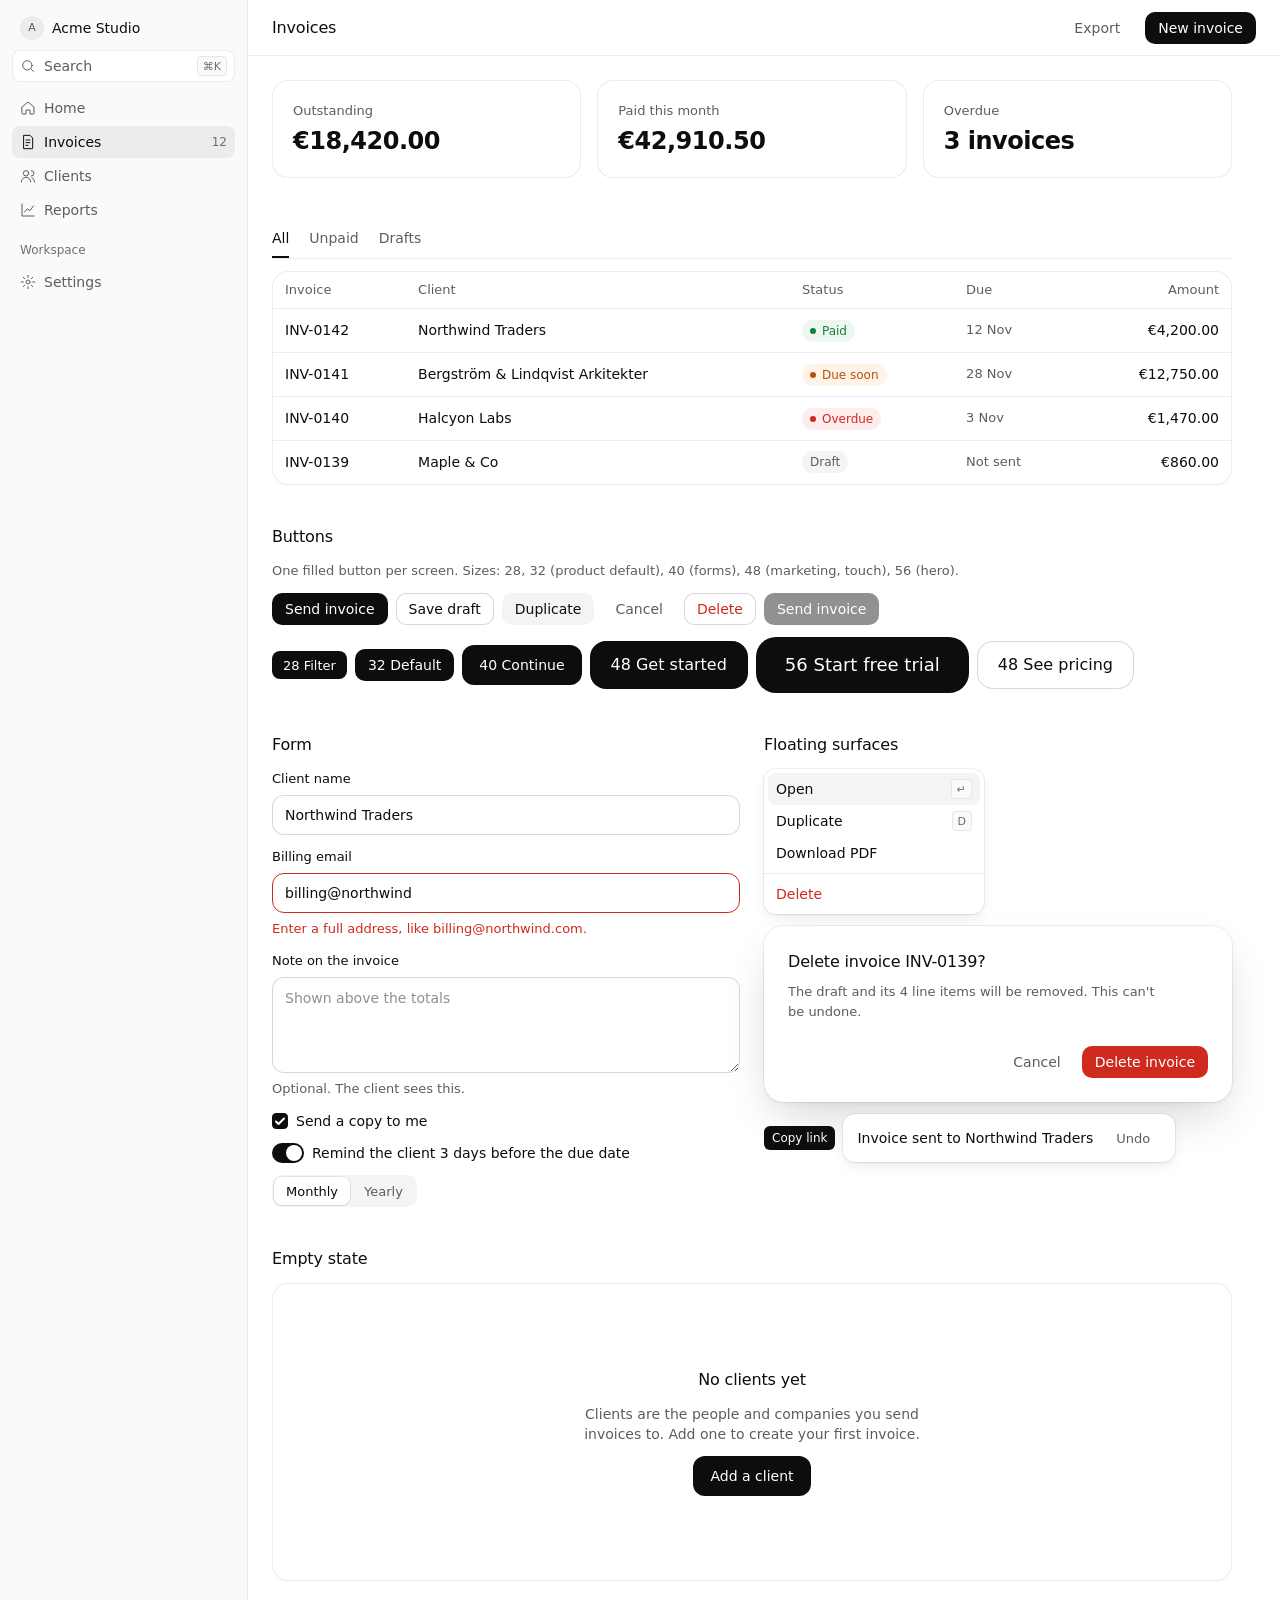
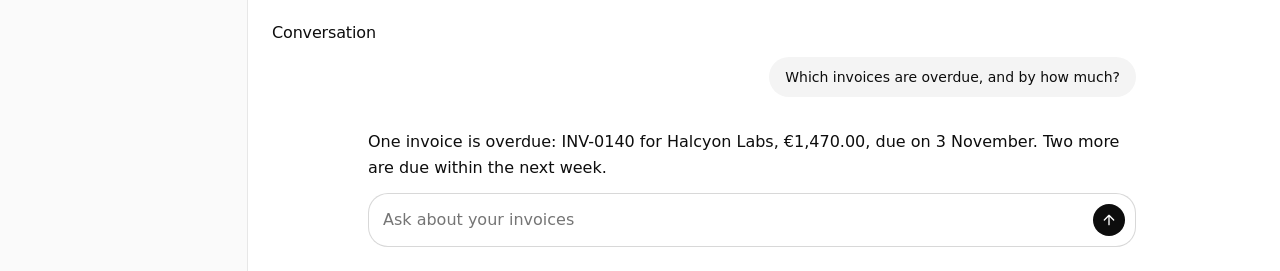
==== skills/clear-ui/assets/components.html @ 0aed01f6 "Add clear-ui skill: UX-first design with a black-and-white UI system Two-part workflow (wireframe di" ====
<!doctype html>
<html lang="en">
<head>
<meta charset="utf-8">
<meta name="viewport" content="width=device-width, initial-scale=1">
<title>clear-ui component reference</title>
<!-- Visual reference for Part 2 (UI). Open in a browser next to tokens.css.
     Add data-theme="dark" on <html> to see the dark theme. -->
<link rel="preconnect" href="https://rsms.me/">
<link rel="stylesheet" href="https://rsms.me/inter/inter.css">
<link rel="stylesheet" href="tokens.css">
<style>
  /* Page-only layout helpers; not part of the system. */
  .stack { display: grid; gap: var(--space-10); max-width: 960px; }
  .group { display: grid; gap: var(--space-3); }
  .inline { display: flex; flex-wrap: wrap; align-items: center; gap: var(--space-2); }
  .grid-3 { display: grid; grid-template-columns: repeat(3, minmax(0, 1fr)); gap: var(--space-4); }
  .grid-2 { display: grid; grid-template-columns: repeat(2, minmax(0, 1fr)); gap: var(--space-6); align-items: start; }
  .card.flush { padding: 0; overflow-x: auto; } /* a wide table scrolls inside its own card on phones */
  @media (max-width: 800px) { .shell { grid-template-columns: 1fr; } .sidebar { display: none; } .grid-3, .grid-2 { grid-template-columns: 1fr; } }
</style>
</head>
<body>
<div class="shell">

  <nav class="sidebar" aria-label="Main">
    <div class="nav-item" style="color:var(--text); font-weight:500"><span class="avatar">A</span> Acme Studio</div>
    <div class="nav-item" style="margin:4px 0 8px; background:var(--bg); box-shadow:inset 0 0 0 1px var(--border)">
      <svg viewBox="0 0 24 24" fill="none" stroke="currentColor" stroke-width="1.5" stroke-linecap="round"><circle cx="11" cy="11" r="7"/><path d="m20 20-3.5-3.5"/></svg>
      Search <span class="kbd" style="margin-left:auto">⌘K</span>
    </div>
    <a class="nav-item" href="#"><svg viewBox="0 0 24 24" fill="none" stroke="currentColor" stroke-width="1.5" stroke-linecap="round" stroke-linejoin="round"><path d="M3 10.5 12 3l9 7.5V20a1 1 0 0 1-1 1h-5v-6H9v6H4a1 1 0 0 1-1-1z"/></svg> Home</a>
    <a class="nav-item" href="#" aria-current="page"><svg viewBox="0 0 24 24" fill="none" stroke="currentColor" stroke-width="1.5" stroke-linecap="round" stroke-linejoin="round"><path d="M6 2h9l4 4v16H6z"/><path d="M9 9h6M9 13h6M9 17h3"/></svg> Invoices <span class="count">12</span></a>
    <a class="nav-item" href="#"><svg viewBox="0 0 24 24" fill="none" stroke="currentColor" stroke-width="1.5" stroke-linecap="round" stroke-linejoin="round"><circle cx="9" cy="8" r="4"/><path d="M2 21a7 7 0 0 1 14 0M17 4a4 4 0 0 1 0 8M22 21a7 7 0 0 0-4-6.3"/></svg> Clients</a>
    <a class="nav-item" href="#"><svg viewBox="0 0 24 24" fill="none" stroke="currentColor" stroke-width="1.5" stroke-linecap="round" stroke-linejoin="round"><path d="M3 3v18h18"/><path d="m7 15 4-5 4 3 5-7"/></svg> Reports</a>
    <div class="nav-label">Workspace</div>
    <a class="nav-item" href="#"><svg viewBox="0 0 24 24" fill="none" stroke="currentColor" stroke-width="1.5" stroke-linecap="round" stroke-linejoin="round"><circle cx="12" cy="12" r="3"/><path d="M12 2v3M12 19v3M2 12h3M19 12h3M4.9 4.9 7 7M17 17l2.1 2.1M4.9 19.1 7 17M17 7l2.1-2.1"/></svg> Settings</a>
  </nav>

  <main>
    <header class="topbar">
      <h1>Invoices</h1>
      <button class="btn btn-ghost">Export</button>
      <button class="btn">New invoice</button>
    </header>

    <div class="content">
      <div class="stack">

        <section class="group" aria-label="Summary">
          <div class="grid-3">
            <div class="card"><div class="stat-label">Outstanding</div><div class="stat-value">€18,420.00</div></div>
            <div class="card"><div class="stat-label">Paid this month</div><div class="stat-value">€42,910.50</div></div>
            <div class="card"><div class="stat-label">Overdue</div><div class="stat-value">3 invoices</div></div>
          </div>
        </section>

        <section class="group" aria-label="Invoice list">
          <div class="tabs" role="tablist">
            <button class="tab" role="tab" aria-selected="true">All</button>
            <button class="tab" role="tab" aria-selected="false">Unpaid</button>
            <button class="tab" role="tab" aria-selected="false">Drafts</button>
          </div>
          <div class="card flush">
            <table class="table">
              <thead><tr><th>Invoice</th><th>Client</th><th>Status</th><th>Due</th><th class="num">Amount</th></tr></thead>
              <tbody>
                <tr><td>INV-0142</td><td>Northwind Traders</td><td><span class="badge badge-dot badge-success">Paid</span></td><td class="t-small">12 Nov</td><td class="num">€4,200.00</td></tr>
                <tr><td>INV-0141</td><td>Bergström &amp; Lindqvist Arkitekter</td><td><span class="badge badge-dot badge-warning">Due soon</span></td><td class="t-small">28 Nov</td><td class="num">€12,750.00</td></tr>
                <tr><td>INV-0140</td><td>Halcyon Labs</td><td><span class="badge badge-dot badge-danger">Overdue</span></td><td class="t-small">3 Nov</td><td class="num">€1,470.00</td></tr>
                <tr><td>INV-0139</td><td>Maple &amp; Co</td><td><span class="badge">Draft</span></td><td class="t-small">Not sent</td><td class="num">€860.00</td></tr>
              </tbody>
            </table>
          </div>
        </section>

        <section class="group">
          <h2 class="t-heading">Buttons</h2>
          <p class="t-small">One filled button per screen. Sizes: 28, 32 (product default), 40 (forms), 48 (marketing, touch), 56 (hero).</p>
          <div class="inline">
            <button class="btn">Send invoice</button>
            <button class="btn btn-secondary">Save draft</button>
            <button class="btn btn-soft">Duplicate</button>
            <button class="btn btn-ghost">Cancel</button>
            <button class="btn btn-danger">Delete</button>
            <button class="btn" disabled>Send invoice</button>
          </div>
          <div class="inline">
            <button class="btn btn-xs">28 Filter</button>
            <button class="btn">32 Default</button>
            <button class="btn btn-md">40 Continue</button>
            <button class="btn btn-lg">48 Get started</button>
            <button class="btn btn-xl">56 Start free trial</button>
            <button class="btn btn-secondary btn-lg">48 See pricing</button>
          </div>
        </section>

        <section class="grid-2">
          <div class="group">
            <h2 class="t-heading">Form</h2>
            <div class="field">
              <label class="label" for="client">Client name</label>
              <input class="input" id="client" value="Northwind Traders">
            </div>
            <div class="field">
              <label class="label" for="email">Billing email</label>
              <input class="input" id="email" aria-invalid="true" value="billing@northwind" aria-describedby="email-err">
              <span class="hint error" id="email-err">Enter a full address, like billing@northwind.com.</span>
            </div>
            <div class="field">
              <label class="label" for="note">Note on the invoice</label>
              <textarea class="textarea" id="note" placeholder="Shown above the totals"></textarea>
              <span class="hint">Optional. The client sees this.</span>
            </div>
            <label class="inline"><input type="checkbox" class="checkbox" checked> Send a copy to me</label>
            <label class="inline"><input type="checkbox" class="switch" checked> Remind the client 3 days before the due date</label>
            <div class="inline">
              <div class="segmented"><button aria-pressed="true">Monthly</button><button aria-pressed="false">Yearly</button></div>
            </div>
          </div>

          <div class="group">
            <h2 class="t-heading">Floating surfaces</h2>
            <div class="menu" style="width:220px">
              <div class="menu-item" data-active>Open <span class="kbd">↵</span></div>
              <div class="menu-item">Duplicate <span class="kbd">D</span></div>
              <div class="menu-item">Download PDF</div>
              <div class="menu-sep"></div>
              <div class="menu-item" style="color:var(--danger)">Delete</div>
            </div>
            <div class="dialog" style="width:100%">
              <h3 class="t-heading">Delete invoice INV-0139?</h3>
              <p class="t-small" style="margin-top:8px">The draft and its 4 line items will be removed. This can't be undone.</p>
              <div class="dialog-actions">
                <button class="btn btn-ghost">Cancel</button>
                <button class="btn btn-danger-solid">Delete invoice</button>
              </div>
            </div>
            <div class="inline">
              <span class="tooltip">Copy link</span>
              <div class="toast">Invoice sent to Northwind Traders <button class="btn btn-ghost btn-xs">Undo</button></div>
            </div>
          </div>
        </section>

        <section class="group">
          <h2 class="t-heading">Empty state</h2>
          <div class="card">
            <div class="empty">
              <h3 class="t-heading">No clients yet</h3>
              <p>Clients are the people and companies you send invoices to. Add one to create your first invoice.</p>
              <button class="btn btn-md">Add a client</button>
            </div>
          </div>
        </section>

        <section class="group">
          <h2 class="t-heading">Conversation</h2>
          <div class="thread">
            <div class="msg-user">Which invoices are overdue, and by how much?</div>
            <div class="msg-assistant">One invoice is overdue: INV-0140 for Halcyon Labs, €1,470.00, due on 3 November. Two more are due within the next week.</div>
          </div>
          <div class="composer">
            <textarea rows="1" placeholder="Ask about your invoices"></textarea>
            <button class="btn btn-icon" aria-label="Send">
              <svg viewBox="0 0 24 24" fill="none" stroke="currentColor" stroke-width="2" stroke-linecap="round" stroke-linejoin="round"><path d="M12 19V5M5 12l7-7 7 7"/></svg>
            </button>
          </div>
        </section>

      </div>
    </div>
  </main>
</div>
</body>
</html>
---- skills/clear-ui/assets/tokens.css ----
/*
  clear-ui tokens and base components.
  Copy the :root blocks into any project; the component classes below are a reference
  implementation (plain CSS) to copy or to translate into the project's own component system.
  Dark mode: follows the OS, and can be forced with data-theme="dark" / "light" on <html>.
*/

:root {
  color-scheme: light;

  /* Surfaces */
  --bg: #ffffff;            /* page */
  --bg-subtle: #fafafa;     /* sidebar, alternate section */
  --bg-soft: #f4f4f4;       /* hover, selected row, soft button, user chat bubble */
  --bg-soft-hover: #ececec;
  --bg-raised: #ffffff;     /* menus, dialogs, inputs */

  /* Ink and text. #0d0d0d instead of #000: pure black vibrates on white. */
  --ink: #0d0d0d;
  --ink-hover: #303030;     /* primary button hover goes lighter */
  --ink-active: #414141;
  --on-ink: #ffffff;
  --text: #0d0d0d;
  --text-2: #5d5d5d;        /* secondary: descriptions, column headers (6.6:1) */
  --text-3: #6e6e6e;        /* tertiary: meta, timestamps (5.1:1 on white, 4.6:1 on --bg-soft) */
  --text-placeholder: #8f8f8f; /* placeholders and disabled only */

  /* Borders are ink at low opacity, so they sit correctly on any surface. */
  --border: rgba(13, 13, 13, 0.08);        /* dividers, cards */
  --border-strong: rgba(13, 13, 13, 0.16); /* inputs, outlined buttons */
  --ring: rgba(13, 13, 13, 0.12);          /* soft halo behind a focused input */
  --focus: #0d0d0d;                        /* keyboard focus outline */

  /* Status: the only hues in the system. Text colours pass 4.5:1 on white. */
  --success: #15803d;  --success-soft: #edf7f0;
  --warning: #b45309;  --warning-soft: #fdf4e7;
  --danger:  #cf2a1e;  --danger-soft:  #fdeeed;  --on-danger: #ffffff;
  --info:    #2563eb;  --info-soft:    #edf2fe;

  /* Shadows: floating surfaces only. A 1px ring plus a tight drop. */
  --shadow-float: 0 0 0 1px rgba(13, 13, 13, 0.06), 0 1px 2px rgba(13, 13, 13, 0.04), 0 6px 16px -4px rgba(13, 13, 13, 0.10);
  --shadow-dialog: 0 0 0 1px rgba(13, 13, 13, 0.06), 0 2px 4px rgba(13, 13, 13, 0.04), 0 20px 48px -12px rgba(13, 13, 13, 0.20);

  /* Type */
  --font-sans: "Inter", ui-sans-serif, system-ui, -apple-system, "Segoe UI", Roboto, sans-serif;
  --font-mono: ui-monospace, "SF Mono", "JetBrains Mono", Menlo, Consolas, monospace;
  --text-xs: 12px;   --lh-xs: 16px;
  --text-sm: 13px;   --lh-sm: 20px;
  --text-base: 14px; --lh-base: 20px;
  --text-md: 16px;   --lh-md: 24px;
  --text-lg: 20px;   --lh-lg: 28px;
  --text-xl: 24px;   --lh-xl: 32px;
  --text-2xl: 32px;  --lh-2xl: 40px;
  --text-3xl: 40px;  --lh-3xl: 48px;   /* marketing only from here up */
  --text-4xl: 56px;  --lh-4xl: 60px;
  --weight-regular: 400;
  --weight-medium: 500;
  --weight-semibold: 600;
  --tracking-tight: -0.01em;    /* 16 to 20px */
  --tracking-tighter: -0.02em;  /* 24px and up */

  /* Spacing: 4px grid */
  --space-1: 4px;  --space-2: 8px;   --space-3: 12px;  --space-4: 16px;
  --space-5: 20px; --space-6: 24px;  --space-8: 32px;  --space-10: 40px;
  --space-12: 48px; --space-16: 64px; --space-20: 80px; --space-28: 112px;

  /* Radius grows with the size of the thing. Controls: about a third of their height. */
  --radius-xs: 4px;   /* checkbox */
  --radius-sm: 6px;   /* row highlight, menu item, tooltip */
  --radius-md: 8px;   /* 28px controls, tags with corners */
  --radius-lg: 10px;  /* 32px controls */
  --radius-xl: 12px;  /* 40px controls, menus, popovers */
  --radius-2xl: 16px; /* 48px controls, cards */
  --radius-3xl: 20px; /* 56px controls, dialogs, composer */
  --radius-4xl: 24px; /* large panels, marketing cards */
  --radius-full: 999px; /* badges, avatars, switches. Not buttons. */

  /* Motion */
  --ease: cubic-bezier(0.4, 0, 0.2, 1);
  --dur-fast: 100ms;
  --dur: 150ms;
  --dur-slow: 200ms;
}

/* Dark: surfaces get lighter as they rise; shadows barely show, so rings do the separating. */
@media (prefers-color-scheme: dark) {
  :root:not([data-theme="light"]) {
    color-scheme: dark;
    --bg: #111111; --bg-subtle: #161616; --bg-soft: #1f1f1f; --bg-soft-hover: #292929; --bg-raised: #1c1c1c;
    --ink: #f2f2f2; --ink-hover: #d9d9d9; --ink-active: #c4c4c4; --on-ink: #0d0d0d;
    --text: #f2f2f2; --text-2: #a3a3a3; --text-3: #8a8a8a; --text-placeholder: #6b6b6b;
    --border: rgba(255, 255, 255, 0.09); --border-strong: rgba(255, 255, 255, 0.18);
    --ring: rgba(255, 255, 255, 0.16); --focus: #f2f2f2;
    --success: #4ade80; --success-soft: rgba(74, 222, 128, 0.12);
    --warning: #fbbf24; --warning-soft: rgba(251, 191, 36, 0.12);
    --danger: #f87171;  --danger-soft: rgba(248, 113, 113, 0.12); --on-danger: #0d0d0d;
    --info: #7aa7ff;    --info-soft: rgba(122, 167, 255, 0.12);
    --shadow-float: 0 0 0 1px rgba(255, 255, 255, 0.09), 0 8px 20px -4px rgba(0, 0, 0, 0.5);
    --shadow-dialog: 0 0 0 1px rgba(255, 255, 255, 0.09), 0 24px 56px -12px rgba(0, 0, 0, 0.65);
  }
}
:root[data-theme="dark"] {
  color-scheme: dark;
  --bg: #111111; --bg-subtle: #161616; --bg-soft: #1f1f1f; --bg-soft-hover: #292929; --bg-raised: #1c1c1c;
  --ink: #f2f2f2; --ink-hover: #d9d9d9; --ink-active: #c4c4c4; --on-ink: #0d0d0d;
  --text: #f2f2f2; --text-2: #a3a3a3; --text-3: #8a8a8a; --text-placeholder: #6b6b6b;
  --border: rgba(255, 255, 255, 0.09); --border-strong: rgba(255, 255, 255, 0.18);
  --ring: rgba(255, 255, 255, 0.16); --focus: #f2f2f2;
  --success: #4ade80; --success-soft: rgba(74, 222, 128, 0.12);
  --warning: #fbbf24; --warning-soft: rgba(251, 191, 36, 0.12);
  --danger: #f87171;  --danger-soft: rgba(248, 113, 113, 0.12); --on-danger: #0d0d0d;
  --info: #7aa7ff;    --info-soft: rgba(122, 167, 255, 0.12);
  --shadow-float: 0 0 0 1px rgba(255, 255, 255, 0.09), 0 8px 20px -4px rgba(0, 0, 0, 0.5);
  --shadow-dialog: 0 0 0 1px rgba(255, 255, 255, 0.09), 0 24px 56px -12px rgba(0, 0, 0, 0.65);
}

/* ---------- Base ---------- */

*, *::before, *::after { box-sizing: border-box; }
body {
  margin: 0;
  background: var(--bg);
  color: var(--text);
  font: var(--weight-regular) var(--text-base)/var(--lh-base) var(--font-sans);
  -webkit-font-smoothing: antialiased;
  text-rendering: optimizeLegibility;
}
h1, h2, h3, h4 { margin: 0; font-weight: var(--weight-medium); text-wrap: balance; }
p { margin: 0; text-wrap: pretty; }
a { color: inherit; text-decoration: underline; text-decoration-color: var(--border-strong); text-underline-offset: 3px; }
a:hover { text-decoration-color: currentColor; }
:focus-visible { outline: 2px solid var(--focus); outline-offset: 2px; }
.num { font-variant-numeric: tabular-nums; }

.t-title   { font-size: var(--text-xl);  line-height: var(--lh-xl);  font-weight: var(--weight-semibold); letter-spacing: var(--tracking-tighter); }
.t-heading { font-size: var(--text-md);  line-height: var(--lh-md);  font-weight: var(--weight-medium);   letter-spacing: var(--tracking-tight); }
.t-body    { font-size: var(--text-base); line-height: var(--lh-base); }
.t-small   { font-size: var(--text-sm);  line-height: var(--lh-sm);  color: var(--text-2); }
.t-meta    { font-size: var(--text-xs);  line-height: var(--lh-xs);  color: var(--text-3); }

/* ---------- Button ----------
   Fixed height, no vertical padding, a 1px border on every variant (transparent unless outlined)
   so variants never differ in size. Radius is about a third of the height: rounded, not a pill. */

.btn {
  --h: 32px; --px: 12px; --r: var(--radius-lg);
  display: inline-flex; align-items: center; justify-content: center; gap: 8px;
  height: var(--h); padding: 0 var(--px);
  border: 1px solid transparent; border-radius: var(--r);
  background: var(--ink); color: var(--on-ink);
  font: var(--weight-medium) var(--text-base)/1 var(--font-sans);
  white-space: nowrap; cursor: pointer; user-select: none; text-decoration: none;
  /* Hover appears at once and fades out: instant response, calm release. */
  transition: background-color var(--dur) var(--ease), border-color var(--dur) var(--ease), transform var(--dur-fast) var(--ease);
}
.btn:hover { background: var(--ink-hover); transition-duration: 0s, 0s, var(--dur-fast); }
.btn:active { background: var(--ink-active); transform: scale(0.98); }
.btn[disabled], .btn[aria-disabled="true"] { opacity: 0.45; cursor: not-allowed; transform: none; }
.btn svg { width: 16px; height: 16px; flex: none; }

.btn-xs { --h: 28px; --px: 10px; --r: var(--radius-md); gap: 4px; font-size: var(--text-sm); }
.btn-md { --h: 40px; --px: 16px; --r: var(--radius-xl); }
.btn-lg { --h: 48px; --px: 20px; --r: var(--radius-2xl); font-size: var(--text-md); }
.btn-xl { --h: 56px; --px: 28px; --r: var(--radius-3xl); gap: 12px; font-size: 18px; }
.btn-icon { width: var(--h); padding: 0; }
.btn-block { display: flex; width: 100%; }

.btn-secondary { background: var(--bg-raised); color: var(--text); border-color: var(--border-strong); }
.btn-secondary:hover { background: var(--bg-soft); }
.btn-secondary:active { background: var(--bg-soft-hover); }
.btn-soft { background: var(--bg-soft); color: var(--text); }
.btn-soft:hover { background: var(--bg-soft-hover); }
.btn-soft:active { background: var(--bg-soft-hover); }
.btn-ghost { background: transparent; color: var(--text-2); }
.btn-ghost:hover { background: var(--bg-soft); color: var(--text); }
.btn-ghost:active { background: var(--bg-soft-hover); }
.btn-danger { background: var(--bg-raised); color: var(--danger); border-color: var(--border-strong); }
.btn-danger:hover { background: var(--danger-soft); }
.btn-danger:active { background: var(--danger-soft); }
.btn-danger-solid { background: var(--danger); color: var(--on-danger); } /* only as the confirm button of a destructive dialog */
.btn-danger-solid:hover, .btn-danger-solid:active { background: var(--danger); filter: brightness(0.92); }

/* ---------- Field ---------- */

.field { display: grid; gap: 6px; }
.label { font-size: var(--text-sm); line-height: var(--lh-sm); font-weight: var(--weight-medium); }
.hint { font-size: var(--text-sm); line-height: var(--lh-sm); color: var(--text-2); }
.hint.error { color: var(--danger); }
.input, .select, .textarea {
  width: 100%; height: 40px; padding: 0 12px;
  border: 1px solid var(--border-strong); border-radius: var(--radius-xl);
  background: var(--bg-raised); color: var(--text);
  font: var(--weight-regular) var(--text-base)/var(--lh-base) var(--font-sans);
  transition: border-color var(--dur) var(--ease), box-shadow var(--dur) var(--ease);
}
.textarea { height: auto; min-height: 96px; padding: 10px 12px; resize: vertical; }
.input-sm { height: 32px; border-radius: var(--radius-lg); }
.input-lg { height: 48px; padding: 0 16px; border-radius: var(--radius-2xl); font-size: var(--text-md); }
.input::placeholder, .textarea::placeholder { color: var(--text-placeholder); }
.input:hover, .select:hover, .textarea:hover { border-color: var(--text-3); }
.input:focus, .select:focus, .textarea:focus { outline: none; border-color: var(--ink); box-shadow: 0 0 0 3px var(--ring); }
.input[aria-invalid="true"] { border-color: var(--danger); }
.input[aria-invalid="true"]:focus { box-shadow: 0 0 0 3px var(--danger-soft); }
.input[disabled] { background: var(--bg-soft); color: var(--text-placeholder); cursor: not-allowed; }
@media (pointer: coarse) { .input, .select, .textarea { font-size: 16px; } } /* stops iOS zooming on focus */

.checkbox { appearance: none; width: 16px; height: 16px; margin: 0; flex: none; border: 1px solid var(--border-strong); border-radius: var(--radius-xs); background: var(--bg-raised); cursor: pointer; }
.checkbox:checked { background: var(--ink) url("data:image/svg+xml,%3Csvg xmlns='http://www.w3.org/2000/svg' viewBox='0 0 16 16' fill='none' stroke='%23fff' stroke-width='2' stroke-linecap='round' stroke-linejoin='round'%3E%3Cpath d='m4 8.5 2.5 2.5L12 5.5'/%3E%3C/svg%3E") center/16px; border-color: var(--ink); }
.switch { appearance: none; width: 32px; height: 20px; margin: 0; flex: none; border-radius: var(--radius-full); background: var(--border-strong); position: relative; cursor: pointer; transition: background-color var(--dur) var(--ease); }
.switch::after { content: ""; position: absolute; top: 2px; left: 2px; width: 16px; height: 16px; border-radius: 50%; background: #fff; box-shadow: 0 1px 2px rgba(0, 0, 0, 0.2); transition: transform var(--dur) var(--ease); }
.switch:checked { background: var(--ink); }
.switch:checked::after { transform: translateX(12px); }
@media (prefers-color-scheme: dark) { :root:not([data-theme="light"]) .checkbox:checked { background-image: url("data:image/svg+xml,%3Csvg xmlns='http://www.w3.org/2000/svg' viewBox='0 0 16 16' fill='none' stroke='%230d0d0d' stroke-width='2' stroke-linecap='round' stroke-linejoin='round'%3E%3Cpath d='m4 8.5 2.5 2.5L12 5.5'/%3E%3C/svg%3E"); } :root:not([data-theme="light"]) .switch:checked::after { background: #0d0d0d; } }
:root[data-theme="dark"] .checkbox:checked { background-image: url("data:image/svg+xml,%3Csvg xmlns='http://www.w3.org/2000/svg' viewBox='0 0 16 16' fill='none' stroke='%230d0d0d' stroke-width='2' stroke-linecap='round' stroke-linejoin='round'%3E%3Cpath d='m4 8.5 2.5 2.5L12 5.5'/%3E%3C/svg%3E"); }
:root[data-theme="dark"] .switch:checked::after { background: #0d0d0d; }

/* ---------- Surfaces ---------- */

/* Static surfaces get a hairline border and no shadow. */
.card { background: var(--bg); border: 1px solid var(--border); border-radius: var(--radius-2xl); padding: var(--space-5); }
.card-lg { border-radius: var(--radius-4xl); padding: var(--space-8); }
.divider { height: 1px; border: 0; background: var(--border); margin: 0; }

/* Floating surfaces get the shadow and no border. */
.menu { min-width: 200px; padding: 4px; background: var(--bg-raised); border-radius: var(--radius-xl); box-shadow: var(--shadow-float); }
.menu-item { display: flex; align-items: center; gap: 8px; height: 32px; padding: 0 8px; border-radius: var(--radius-md); color: var(--text); cursor: pointer; }
.menu-item:hover, .menu-item[data-active] { background: var(--bg-soft); }
.menu-item .kbd { margin-left: auto; }
.menu-sep { height: 1px; margin: 4px -4px; background: var(--border); }
.dialog { width: min(480px, calc(100vw - 32px)); padding: var(--space-6); background: var(--bg-raised); border-radius: var(--radius-3xl); box-shadow: var(--shadow-dialog); }
.dialog-actions { display: flex; justify-content: flex-end; gap: 8px; margin-top: var(--space-6); }
.tooltip { padding: 4px 8px; border-radius: var(--radius-sm); background: var(--ink); color: var(--on-ink); font-size: var(--text-xs); line-height: var(--lh-xs); }
.toast { display: flex; align-items: center; gap: 12px; padding: 10px 14px; background: var(--bg-raised); border-radius: var(--radius-xl); box-shadow: var(--shadow-float); }

/* ---------- Small parts ---------- */

.badge { display: inline-flex; align-items: center; gap: 6px; height: 22px; padding: 0 8px; border-radius: var(--radius-full); background: var(--bg-soft); color: var(--text-2); font-size: var(--text-xs); font-weight: var(--weight-medium); white-space: nowrap; }
.badge::before { content: none; }
.badge-dot::before { content: ""; width: 6px; height: 6px; border-radius: 50%; background: currentColor; }
.badge-success { background: var(--success-soft); color: var(--success); }
.badge-warning { background: var(--warning-soft); color: var(--warning); }
.badge-danger  { background: var(--danger-soft);  color: var(--danger); }
.badge-info    { background: var(--info-soft);    color: var(--info); }
.kbd { display: inline-flex; align-items: center; justify-content: center; min-width: 20px; height: 20px; padding: 0 5px; border: 1px solid var(--border); border-radius: var(--radius-xs); background: var(--bg-subtle); color: var(--text-3); font: var(--weight-medium) 11px/1 var(--font-sans); }
.avatar { display: inline-grid; place-items: center; width: 24px; height: 24px; flex: none; border-radius: 50%; background: var(--bg-soft-hover); color: var(--text-2); font-size: 11px; font-weight: var(--weight-medium); }

.tabs { display: flex; gap: var(--space-5); border-bottom: 1px solid var(--border); }
.tab { height: 40px; padding: 0; border: 0; background: none; color: var(--text-2); font: var(--weight-medium) var(--text-base)/1 var(--font-sans); cursor: pointer; box-shadow: inset 0 -2px 0 transparent; }
.tab:hover { color: var(--text); }
.tab[aria-selected="true"] { color: var(--text); box-shadow: inset 0 -2px 0 var(--ink); }
.segmented { display: inline-flex; padding: 2px; gap: 2px; border-radius: var(--radius-lg); background: var(--bg-soft); }
.segmented button { height: 28px; padding: 0 12px; border: 0; border-radius: var(--radius-md); background: none; color: var(--text-2); font: var(--weight-medium) var(--text-sm)/1 var(--font-sans); cursor: pointer; }
.segmented button[aria-pressed="true"] { background: var(--bg-raised); color: var(--text); box-shadow: 0 0 0 1px var(--border), 0 1px 2px rgba(13, 13, 13, 0.06); }

/* ---------- App shell ---------- */

.shell { display: grid; grid-template-columns: 248px minmax(0, 1fr); min-height: 100vh; }
.sidebar { display: flex; flex-direction: column; gap: 2px; padding: var(--space-3); background: var(--bg-subtle); border-right: 1px solid var(--border); }
.nav-label { padding: 12px 8px 4px; font-size: var(--text-xs); color: var(--text-3); }
.nav-item { display: flex; align-items: center; gap: 8px; height: 32px; padding: 0 8px; border-radius: var(--radius-md); color: var(--text-2); font-size: var(--text-base); text-decoration: none; cursor: pointer; transition: background-color var(--dur) var(--ease); }
.nav-item:hover { background: var(--bg-soft); color: var(--text); transition-duration: 0s; }
.nav-item[aria-current="page"] { background: var(--bg-soft-hover); color: var(--text); font-weight: var(--weight-medium); }
.nav-item svg { width: 16px; height: 16px; flex: none; }
.nav-item .count { margin-left: auto; font-size: var(--text-xs); color: var(--text-3); font-variant-numeric: tabular-nums; }
.topbar { display: flex; align-items: center; gap: var(--space-3); height: 56px; padding: 0 var(--space-6); border-bottom: 1px solid var(--border); }
.topbar h1 { font-size: var(--text-md); line-height: var(--lh-md); letter-spacing: var(--tracking-tight); margin-right: auto; }
.content { padding: var(--space-6); }

/* ---------- Data ---------- */

.table { width: 100%; border-collapse: collapse; }
.table th { height: 36px; padding: 0 12px; text-align: left; font-size: var(--text-sm); font-weight: var(--weight-medium); color: var(--text-2); border-bottom: 1px solid var(--border); white-space: nowrap; }
.table td { height: 44px; padding: 0 12px; border-bottom: 1px solid var(--border); white-space: nowrap; }
.table tr:last-child td { border-bottom: 0; }
.table tbody tr:hover td { background: var(--bg-subtle); }
.table .num, .table th.num { text-align: right; }
.row { display: flex; align-items: center; gap: 12px; min-height: 44px; padding: 0 12px; border-bottom: 1px solid var(--border); }
.row:hover { background: var(--bg-subtle); }
.stat-label { font-size: var(--text-sm); color: var(--text-2); }
.stat-value { margin-top: 4px; font-size: var(--text-xl); line-height: var(--lh-xl); font-weight: var(--weight-semibold); letter-spacing: var(--tracking-tighter); font-variant-numeric: tabular-nums; }
.empty { display: grid; justify-items: center; gap: 12px; padding: var(--space-16) var(--space-6); text-align: center; }
.empty p { max-width: 44ch; color: var(--text-2); }

/* ---------- Conversation ---------- */

.thread { width: min(768px, 100%); margin: 0 auto; display: grid; gap: var(--space-8); }
.msg-user { justify-self: end; max-width: 70%; padding: 10px 16px; border-radius: var(--radius-3xl); background: var(--bg-soft); }
.msg-assistant { font-size: var(--text-md); line-height: 26px; } /* no bubble: the answer is the page */
.composer { display: flex; align-items: flex-end; gap: 8px; width: min(768px, 100%); margin: 0 auto; padding: 10px; background: var(--bg-raised); border: 1px solid var(--border-strong); border-radius: var(--radius-3xl); transition: border-color var(--dur) var(--ease), box-shadow var(--dur) var(--ease); }
.composer:focus-within { border-color: var(--ink); box-shadow: 0 0 0 3px var(--ring); }
.composer textarea { flex: 1; min-height: 32px; padding: 6px 4px; border: 0; outline: 0; resize: none; background: none; color: var(--text); font: var(--weight-regular) var(--text-md)/20px var(--font-sans); }
.composer .btn { border-radius: 50%; } /* the send button is the one round button */

@media (prefers-reduced-motion: reduce) {
  *, *::before, *::after { transition-duration: 0.01ms !important; animation-duration: 0.01ms !important; }
}
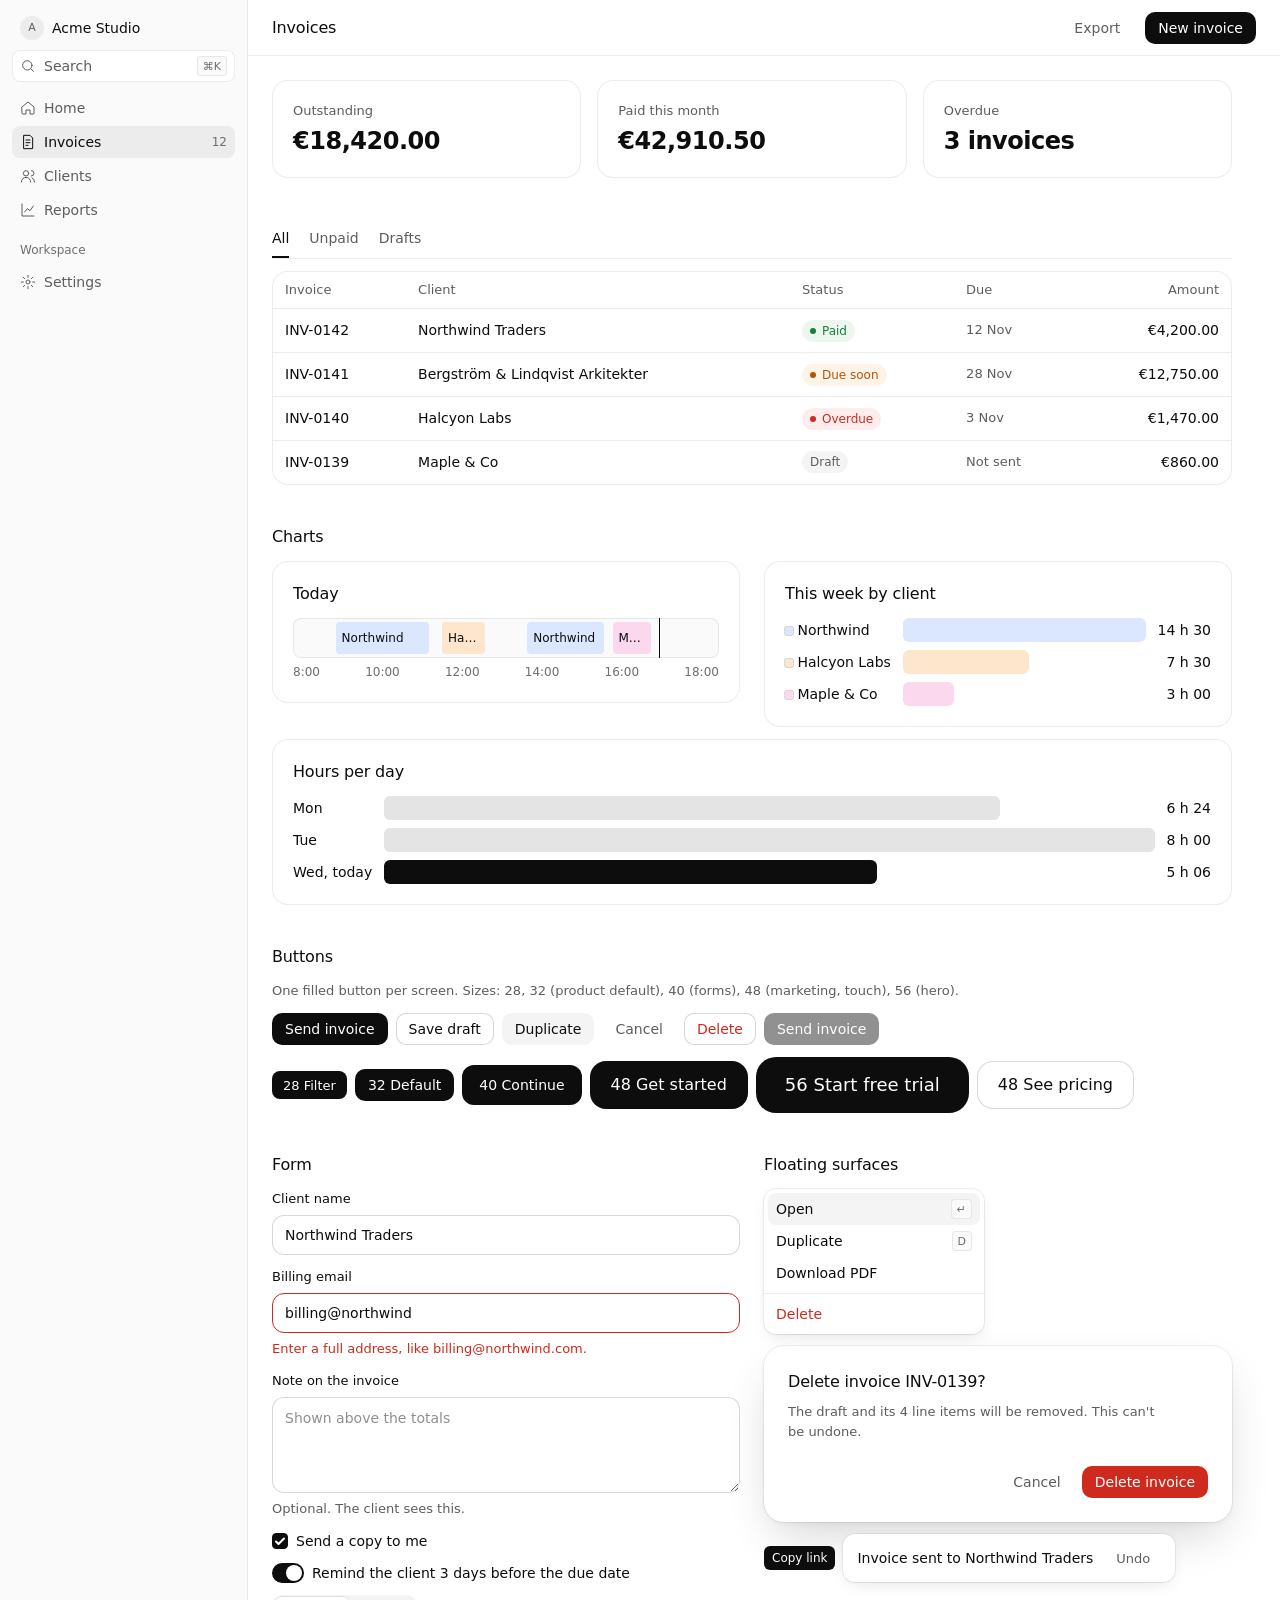
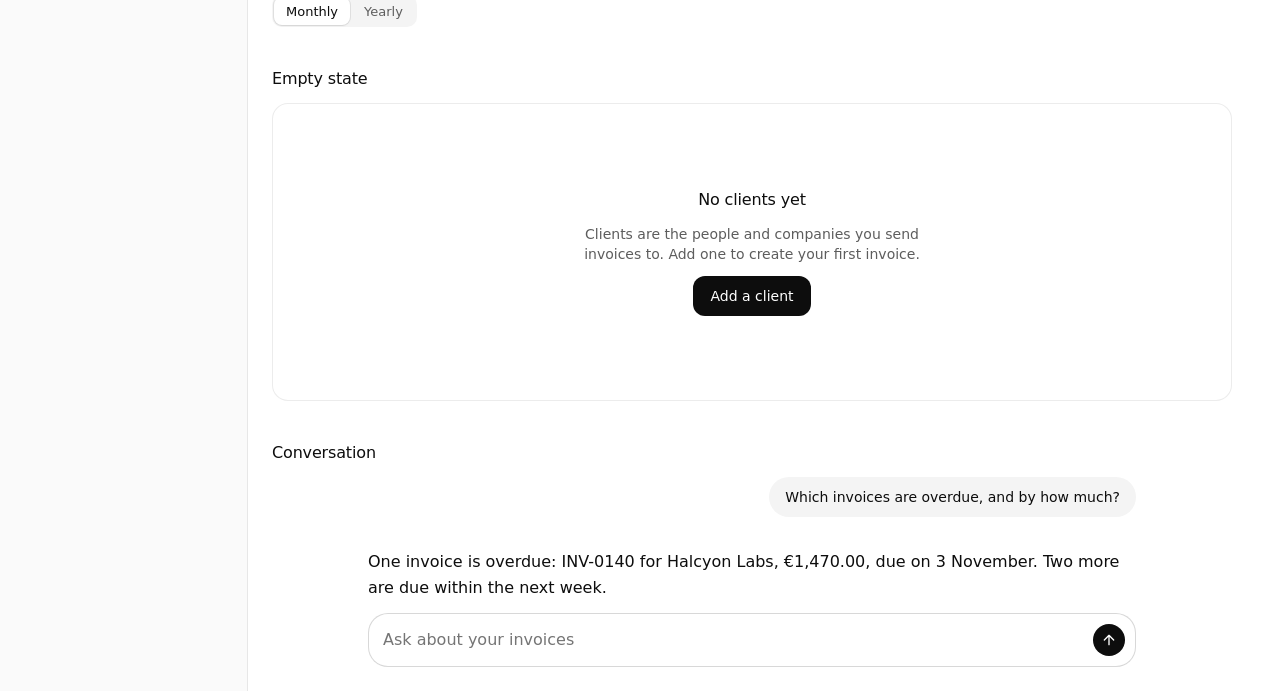
==== commit f19c5a85: "Draw data in its shape: timeline, bar list and chart tints (1.1.0) Adds a UX rule for choosing a cha" ====
--- a/skills/clear-ui/assets/components.html
+++ b/skills/clear-ui/assets/components.html
@@ -75,6 +75,39 @@
         </section>
 
         <section class="group">
+          <h2 class="t-heading">Charts</h2>
+          <div class="grid-2">
+            <div class="card">
+              <h3 class="t-heading">Today</h3>
+              <div class="timeline" style="margin-top:12px" role="img" aria-label="Today's work, 8:00 to 18:00">
+                <div class="span data-1" style="left:10%; width:22%" title="Northwind, 9:00 to 11:12">Northwind</div>
+                <div class="span data-2" style="left:35%; width:10%" title="Halcyon Labs, 11:30 to 12:30">Halcyon</div>
+                <div class="span data-1" style="left:55%; width:18%" title="Northwind, 13:30 to 15:18">Northwind</div>
+                <div class="span data-3" style="left:75%; width:9%" title="Maple &amp; Co, 15:30 to 16:24">Maple</div>
+                <div class="now" style="left:86%"></div>
+              </div>
+              <div class="timeline-axis"><span>8:00</span><span>10:00</span><span>12:00</span><span>14:00</span><span>16:00</span><span>18:00</span></div>
+            </div>
+            <div class="card">
+              <h3 class="t-heading">This week by client</h3>
+              <div class="bar-list" style="margin-top:12px">
+                <span><span class="swatch data-1"></span> Northwind</span><div><div class="bar data-1" style="width:100%"></div></div><span class="num">14 h 30</span>
+                <span><span class="swatch data-2"></span> Halcyon Labs</span><div><div class="bar data-2" style="width:52%"></div></div><span class="num">7 h 30</span>
+                <span><span class="swatch data-3"></span> Maple &amp; Co</span><div><div class="bar data-3" style="width:21%"></div></div><span class="num">3 h 00</span>
+              </div>
+            </div>
+          </div>
+          <div class="card">
+            <h3 class="t-heading">Hours per day</h3>
+            <div class="bar-list" style="margin-top:12px">
+              <span>Mon</span><div><div class="bar" style="width:80%"></div></div><span class="num">6 h 24</span>
+              <span>Tue</span><div><div class="bar" style="width:100%"></div></div><span class="num">8 h 00</span>
+              <span>Wed, today</span><div><div class="bar data-ink" style="width:64%"></div></div><span class="num">5 h 06</span>
+            </div>
+          </div>
+        </section>
+
+        <section class="group">
           <h2 class="t-heading">Buttons</h2>
           <p class="t-small">One filled button per screen. Sizes: 28, 32 (product default), 40 (forms), 48 (marketing, touch), 56 (hero).</p>
           <div class="inline">
--- a/skills/clear-ui/assets/tokens.css
+++ b/skills/clear-ui/assets/tokens.css
@@ -36,6 +36,10 @@
   --warning: #b45309;  --warning-soft: #fdf4e7;
   --danger:  #cf2a1e;  --danger-soft:  #fdeeed;  --on-danger: #ffffff;
   --info:    #2563eb;  --info-soft:    #edf2fe;
+
+  /* Chart marks only. Neutral by default; tints when categories must be told apart. */
+  --data-neutral: #e4e4e4;
+  --data-1: #dbe7fe;  --data-2: #fde6cc;  --data-3: #fbd8ee;  --data-4: #e5dcfb;  --data-5: #cdf0dc;
 
   /* Shadows: floating surfaces only. A 1px ring plus a tight drop. */
   --shadow-float: 0 0 0 1px rgba(13, 13, 13, 0.06), 0 1px 2px rgba(13, 13, 13, 0.04), 0 6px 16px -4px rgba(13, 13, 13, 0.10);
@@ -95,6 +99,8 @@
     --warning: #fbbf24; --warning-soft: rgba(251, 191, 36, 0.12);
     --danger: #f87171;  --danger-soft: rgba(248, 113, 113, 0.12); --on-danger: #0d0d0d;
     --info: #7aa7ff;    --info-soft: rgba(122, 167, 255, 0.12);
+    --data-neutral: #333333;
+    --data-1: #24365c; --data-2: #57391a; --data-3: #552a48; --data-4: #3a2f63; --data-5: #1f4a35;
     --shadow-float: 0 0 0 1px rgba(255, 255, 255, 0.09), 0 8px 20px -4px rgba(0, 0, 0, 0.5);
     --shadow-dialog: 0 0 0 1px rgba(255, 255, 255, 0.09), 0 24px 56px -12px rgba(0, 0, 0, 0.65);
   }
@@ -110,6 +116,8 @@
   --warning: #fbbf24; --warning-soft: rgba(251, 191, 36, 0.12);
   --danger: #f87171;  --danger-soft: rgba(248, 113, 113, 0.12); --on-danger: #0d0d0d;
   --info: #7aa7ff;    --info-soft: rgba(122, 167, 255, 0.12);
+  --data-neutral: #333333;
+  --data-1: #24365c; --data-2: #57391a; --data-3: #552a48; --data-4: #3a2f63; --data-5: #1f4a35;
   --shadow-float: 0 0 0 1px rgba(255, 255, 255, 0.09), 0 8px 20px -4px rgba(0, 0, 0, 0.5);
   --shadow-dialog: 0 0 0 1px rgba(255, 255, 255, 0.09), 0 24px 56px -12px rgba(0, 0, 0, 0.65);
 }
@@ -281,6 +289,20 @@
 .empty { display: grid; justify-items: center; gap: 12px; padding: var(--space-16) var(--space-6); text-align: center; }
 .empty p { max-width: 44ch; color: var(--text-2); }
 
+/* ---------- Charts ---------- */
+
+.bar-list { display: grid; grid-template-columns: max-content minmax(0, 1fr) max-content; align-items: center; gap: 8px 12px; }
+.bar-list .num { text-align: right; font-variant-numeric: tabular-nums; }
+.bar, .span, .swatch { background: var(--data-neutral); } /* neutral unless a .data-N class is added */
+.bar { height: 24px; min-width: 2px; border-radius: var(--radius-sm); } /* width: share of the largest value, set inline */
+.timeline { position: relative; height: 40px; border-radius: var(--radius-md); background: var(--bg-subtle); box-shadow: inset 0 0 0 1px var(--border); overflow: hidden; }
+.timeline .span { position: absolute; top: 4px; bottom: 4px; padding: 0 6px; border-radius: var(--radius-xs); color: var(--text); font-size: var(--text-xs); line-height: 32px; white-space: nowrap; overflow: hidden; text-overflow: ellipsis; box-shadow: 0 0 0 1px var(--bg-subtle); } /* left and width in %, set inline */
+.timeline .now { position: absolute; top: 0; bottom: 0; width: 1px; background: var(--ink); }
+.timeline-axis { display: flex; justify-content: space-between; margin-top: 4px; color: var(--text-3); font-size: var(--text-xs); font-variant-numeric: tabular-nums; }
+.swatch { display: inline-block; width: 8px; height: 8px; flex: none; border-radius: 2px; box-shadow: 0 0 0 1px var(--border-strong); } /* ring: the tints are too pale at this size */
+.data-1 { background: var(--data-1); } .data-2 { background: var(--data-2); } .data-3 { background: var(--data-3); }
+.data-4 { background: var(--data-4); } .data-5 { background: var(--data-5); } .data-ink { background: var(--ink); color: var(--on-ink); }
+
 /* ---------- Conversation ---------- */
 
 .thread { width: min(768px, 100%); margin: 0 auto; display: grid; gap: var(--space-8); }
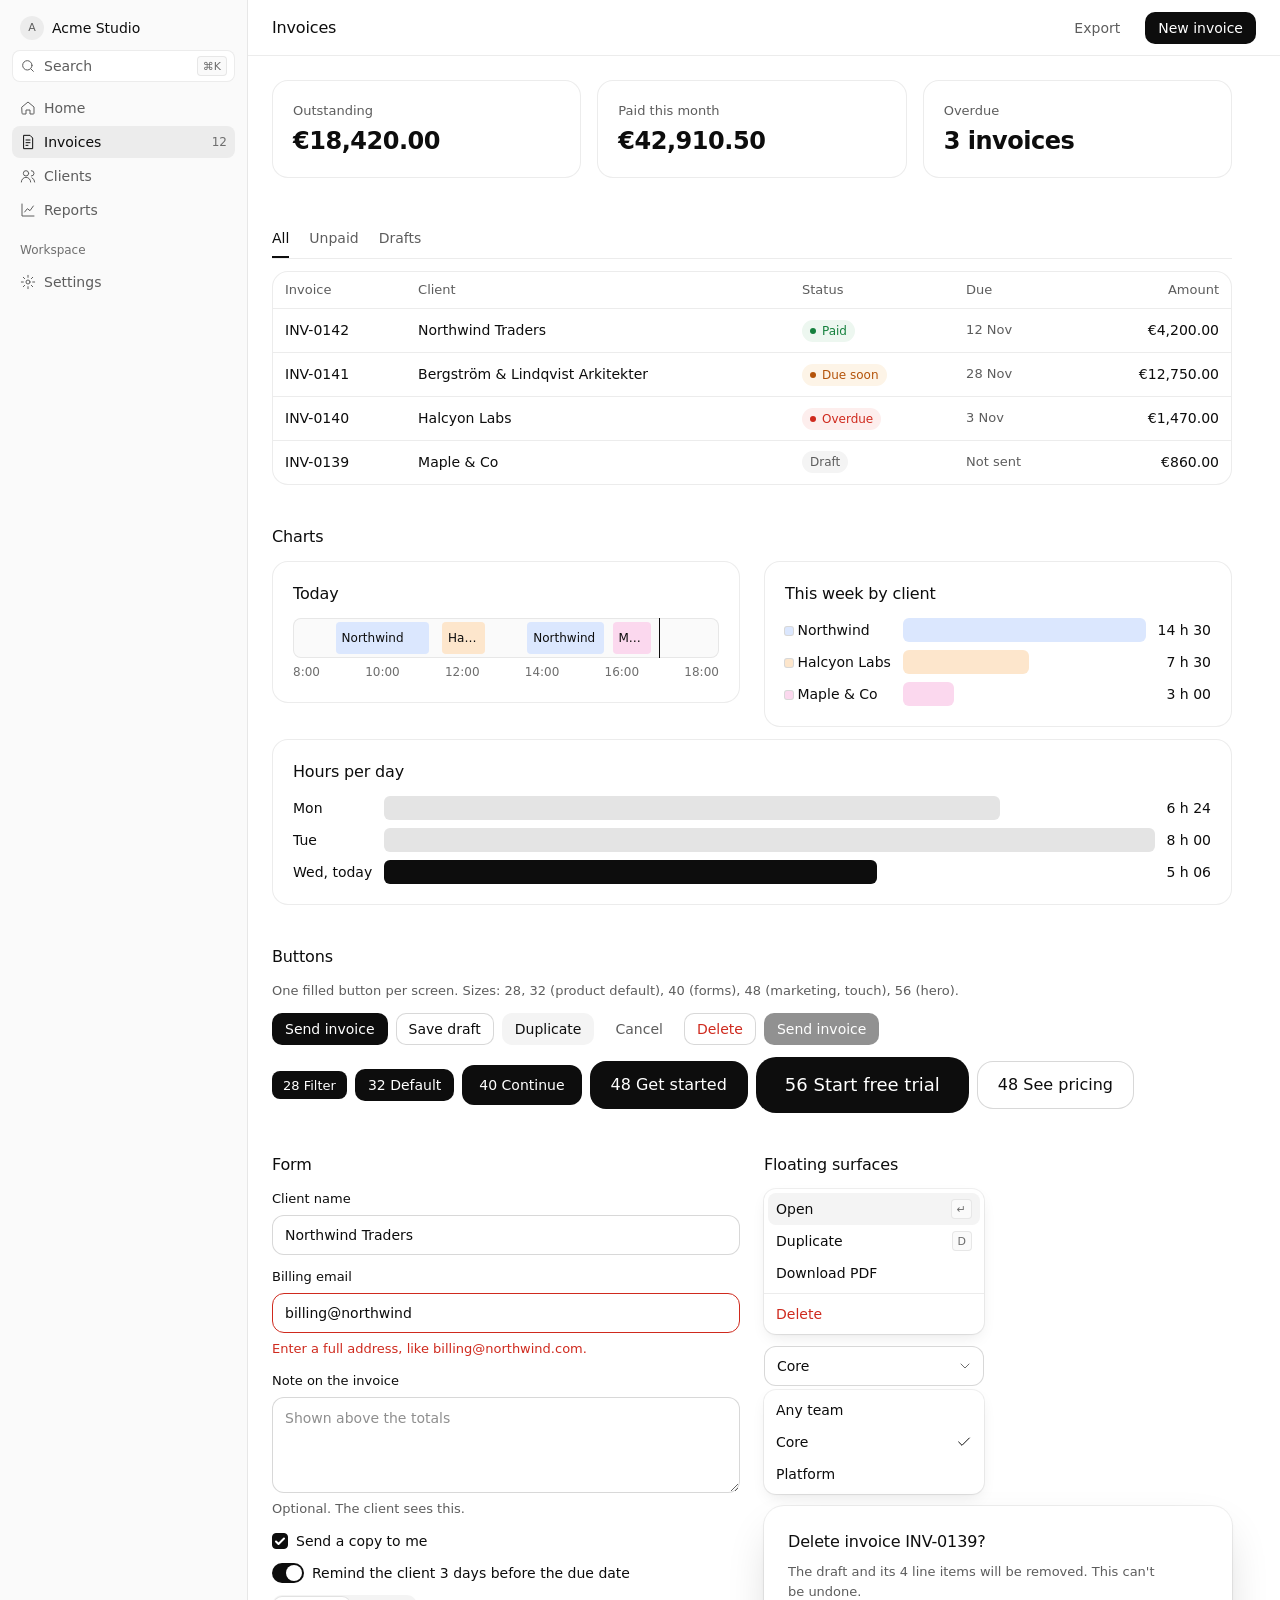
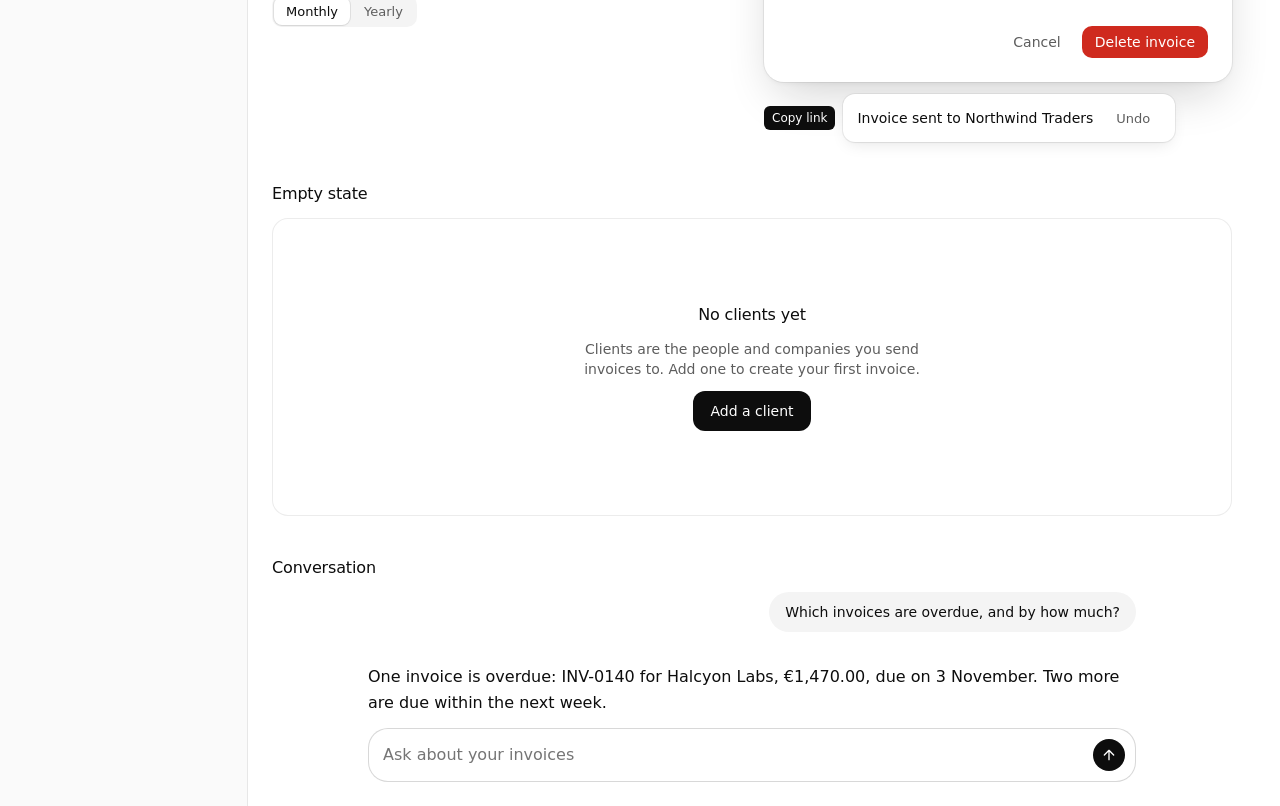
==== commit da39a123: "One component per job: pickers reuse the menu, never a native <select> (1.2.0) A styled <select> mat" ====
--- a/skills/clear-ui/assets/components.html
+++ b/skills/clear-ui/assets/components.html
@@ -161,6 +161,14 @@
               <div class="menu-sep"></div>
               <div class="menu-item" style="color:var(--danger)">Delete</div>
             </div>
+            <div>
+              <button class="select" aria-haspopup="menu" aria-label="Team: Core" style="width:220px">Core</button>
+              <div class="menu" role="menu" aria-label="Team" style="width:220px;margin-top:4px">
+                <button class="menu-item" role="menuitemradio" aria-checked="false">Any team<svg class="tick" viewBox="0 0 24 24" fill="none" stroke="currentColor" stroke-width="1.5" stroke-linecap="round" stroke-linejoin="round"><path d="M20 6 9 17l-5-5"/></svg></button>
+                <button class="menu-item" role="menuitemradio" aria-checked="true">Core<svg class="tick" viewBox="0 0 24 24" fill="none" stroke="currentColor" stroke-width="1.5" stroke-linecap="round" stroke-linejoin="round"><path d="M20 6 9 17l-5-5"/></svg></button>
+                <button class="menu-item" role="menuitemradio" aria-checked="false">Platform<svg class="tick" viewBox="0 0 24 24" fill="none" stroke="currentColor" stroke-width="1.5" stroke-linecap="round" stroke-linejoin="round"><path d="M20 6 9 17l-5-5"/></svg></button>
+              </div>
+            </div>
             <div class="dialog" style="width:100%">
               <h3 class="t-heading">Delete invoice INV-0139?</h3>
               <p class="t-small" style="margin-top:8px">The draft and its 4 line items will be removed. This can't be undone.</p>
--- a/skills/clear-ui/assets/tokens.css
+++ b/skills/clear-ui/assets/tokens.css
@@ -194,6 +194,7 @@
 .label { font-size: var(--text-sm); line-height: var(--lh-sm); font-weight: var(--weight-medium); }
 .hint { font-size: var(--text-sm); line-height: var(--lh-sm); color: var(--text-2); }
 .hint.error { color: var(--danger); }
+/* .select styles a button that opens a .menu picker, not a native <select>: the browser draws that list. */
 .input, .select, .textarea {
   width: 100%; height: 40px; padding: 0 12px;
   border: 1px solid var(--border-strong); border-radius: var(--radius-xl);
@@ -201,6 +202,8 @@
   font: var(--weight-regular) var(--text-base)/var(--lh-base) var(--font-sans);
   transition: border-color var(--dur) var(--ease), box-shadow var(--dur) var(--ease);
 }
+.select { padding-right: 32px; text-align: left; cursor: pointer; overflow: hidden; text-overflow: ellipsis; white-space: nowrap;
+  background: var(--bg-raised) url("data:image/svg+xml,%3Csvg xmlns='http://www.w3.org/2000/svg' viewBox='0 0 24 24' fill='none' stroke='%236e6e6e' stroke-width='1.5' stroke-linecap='round' stroke-linejoin='round'%3E%3Cpath d='m6 9 6 6 6-6'/%3E%3C/svg%3E") no-repeat right 10px center / 16px; }
 .textarea { height: auto; min-height: 96px; padding: 10px 12px; resize: vertical; }
 .input-sm { height: 32px; border-radius: var(--radius-lg); }
 .input-lg { height: 48px; padding: 0 16px; border-radius: var(--radius-2xl); font-size: var(--text-md); }
@@ -231,9 +234,12 @@
 
 /* Floating surfaces get the shadow and no border. */
 .menu { min-width: 200px; padding: 4px; background: var(--bg-raised); border-radius: var(--radius-xl); box-shadow: var(--shadow-float); }
-.menu-item { display: flex; align-items: center; gap: 8px; height: 32px; padding: 0 8px; border-radius: var(--radius-md); color: var(--text); cursor: pointer; }
+.menu-item { display: flex; align-items: center; gap: 8px; width: 100%; height: 32px; padding: 0 8px; border: 0; border-radius: var(--radius-md); background: none; color: var(--text); font: inherit; text-align: left; text-decoration: none; cursor: pointer; }
 .menu-item:hover, .menu-item[data-active] { background: var(--bg-soft); }
 .menu-item .kbd { margin-left: auto; }
+/* Picker: a menu of choices. The current one is aria-checked and shows the tick. */
+.menu-item .tick { margin-left: auto; width: 16px; height: 16px; flex: none; visibility: hidden; }
+.menu-item[aria-checked="true"] .tick { visibility: visible; }
 .menu-sep { height: 1px; margin: 4px -4px; background: var(--border); }
 .dialog { width: min(480px, calc(100vw - 32px)); padding: var(--space-6); background: var(--bg-raised); border-radius: var(--radius-3xl); box-shadow: var(--shadow-dialog); }
 .dialog-actions { display: flex; justify-content: flex-end; gap: 8px; margin-top: var(--space-6); }
